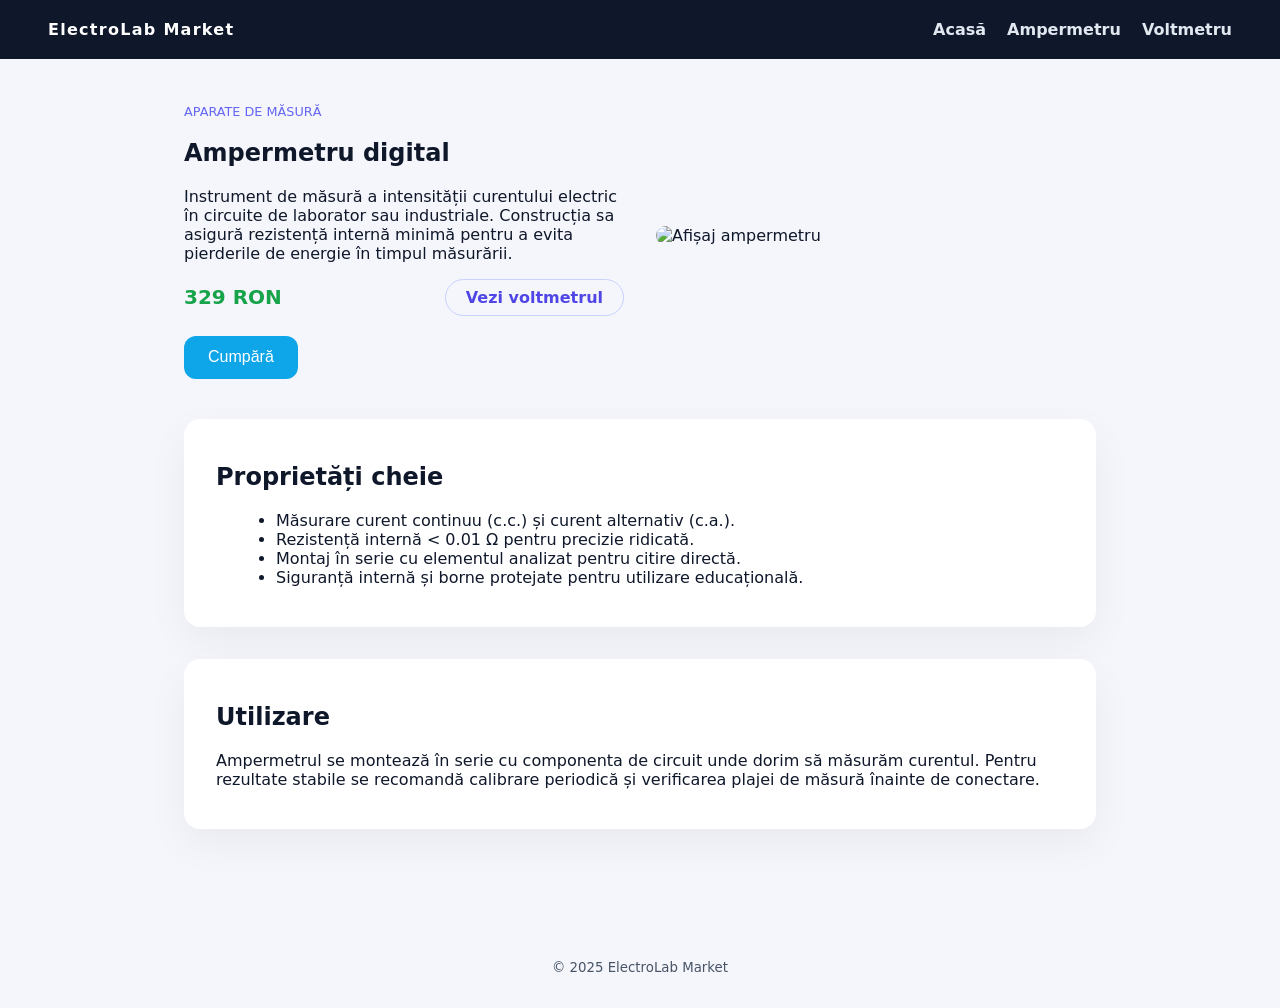
==== ampermetru.html @ 9ca90332 "base start" ====
<!DOCTYPE html>
<html lang="ro">
  <head>
    <meta charset="UTF-8" />
    <meta name="viewport" content="width=device-width, initial-scale=1.0" />
    <title>Ampermetru digital</title>
    <link rel="stylesheet" href="styles.css" />
  </head>
  <body>
    <header class="top">
      <div class="brand">ElectroLab Market</div>
      <nav>
        <a href="index.html">Acasă</a>
        <a href="ampermetru.html">Ampermetru</a>
        <a href="voltmetru.html">Voltmetru</a>
      </nav>
    </header>

    <main class="detail">
      <section class="hero detail-hero">
        <div>
          <p class="badge">Aparate de măsură</p>
          <h1>Ampermetru digital</h1>
          <p>
            Instrument de măsură a intensității curentului electric în circuite
            de laborator sau industriale. Construcția sa asigură rezistență
            internă minimă pentru a evita pierderile de energie în timpul
            măsurării.
          </p>
          <div class="meta">
            <span class="price">329 RON</span>
            <a class="ghost" href="voltmetru.html">Vezi voltmetrul</a>
          </div>
          <button class="buy-btn" data-product="Ampermetru digital">
            Cumpără
          </button>
        </div>
        <img
          src="https://images.unsplash.com/photo-1505740420928-5e560c06d30e?auto=format&fit=crop&w=800&q=60"
          alt="Afișaj ampermetru"
        />
      </section>

      <section class="highlight">
        <h2>Proprietăți cheie</h2>
        <ul>
          <li>Măsurare curent continuu (c.c.) și curent alternativ (c.a.).</li>
          <li>Rezistență internă &lt; 0.01 Ω pentru precizie ridicată.</li>
          <li>Montaj în serie cu elementul analizat pentru citire directă.</li>
          <li>
            Siguranță internă și borne protejate pentru utilizare educațională.
          </li>
        </ul>
      </section>

      <section class="highlight">
        <h2>Utilizare</h2>
        <p>
          Ampermetrul se montează în serie cu componenta de circuit unde dorim
          să măsurăm curentul. Pentru rezultate stabile se recomandă calibrare
          periodică și verificarea plajei de măsură înainte de conectare.
        </p>
      </section>
    </main>

    <footer>
      <small>&copy; 2025 ElectroLab Market</small>
    </footer>

    <script src="script.js"></script>
  </body>
</html>
---- styles.css ----
:root {
  font-family: "Inter", "Segoe UI", system-ui, sans-serif;
  color: #0f172a;
  background-color: #f5f6fb;
}

* {
  box-sizing: border-box;
}

body {
  margin: 0;
  background: #f5f6fb;
}

.top {
  display: flex;
  justify-content: space-between;
  align-items: center;
  padding: 1.25rem 3rem;
  background: #0f172a;
  color: #fff;
}

.top nav a {
  color: #e2e8f0;
  margin-left: 1rem;
  text-decoration: none;
  font-weight: 600;
}

.brand {
  font-weight: 700;
  letter-spacing: 0.08rem;
}

main {
  max-width: 1100px;
  margin: 0 auto;
  padding: 2rem 1.5rem 4rem;
}

.hero {
  display: grid;
  grid-template-columns: repeat(auto-fit, minmax(280px, 1fr));
  gap: 2rem;
  align-items: center;
  margin-bottom: 4rem;
}

.hero img {
  width: 100%;
  border-radius: 16px;
}

.badge {
  text-transform: uppercase;
  font-size: 0.8rem;
  color: #6366f1;
  margin-bottom: 0.5rem;
}

.cta {
  display: inline-block;
  margin-top: 1rem;
  padding: 0.75rem 1.5rem;
  background: #6366f1;
  color: #fff;
  border-radius: 999px;
  text-decoration: none;
  font-weight: 600;
}

.catalog {
  display: flex;
  flex-direction: column;
  gap: 2rem;
}

.product {
  display: grid;
  grid-template-columns: repeat(auto-fit, minmax(260px, 1fr));
  gap: 2rem;
  align-items: center;
  padding: 2rem;
  border-radius: 20px;
  background: #fff;
  box-shadow: 0 25px 60px rgba(15, 23, 42, 0.08);
}

.product.simple {
  grid-template-columns: repeat(auto-fit, minmax(200px, 1fr));
}

.product img {
  width: 100%;
  border-radius: 16px;
}

.tag {
  text-transform: uppercase;
  font-size: 0.75rem;
  letter-spacing: 0.1rem;
  color: #94a3b8;
}

.price {
  font-size: 1.25rem;
  font-weight: 700;
  color: #16a34a;
}

.meta {
  display: flex;
  justify-content: space-between;
  align-items: center;
  margin: 0.75rem 0;
}

.ghost {
  display: inline-block;
  padding: 0.5rem 1.25rem;
  border-radius: 999px;
  border: 1px solid #c7d2fe;
  color: #4f46e5;
  text-decoration: none;
  font-weight: 600;
}

.buy-btn {
  margin-top: 0.5rem;
  padding: 0.8rem 1.5rem;
  border: none;
  border-radius: 12px;
  background: #0ea5e9;
  color: #fff;
  font-size: 1rem;
  cursor: pointer;
}

.contact {
  margin-top: 4rem;
  background: #0f172a;
  color: #fff;
  padding: 2rem;
  border-radius: 20px;
  display: flex;
  justify-content: space-between;
  align-items: center;
}

footer {
  text-align: center;
  padding: 2rem;
  color: #475467;
}

main.detail {
  max-width: 960px;
}

.detail-hero {
  margin-bottom: 2.5rem;
}

.highlight {
  background: #fff;
  padding: 1.5rem 2rem;
  border-radius: 16px;
  box-shadow: 0 15px 40px rgba(15, 23, 42, 0.05);
  margin-bottom: 2rem;
}

.highlight ul {
  margin-left: 1.25rem;
}

@media (max-width: 640px) {
  .top {
    flex-direction: column;
    gap: 0.75rem;
  }

  .contact {
    flex-direction: column;
    gap: 1rem;
  }
}
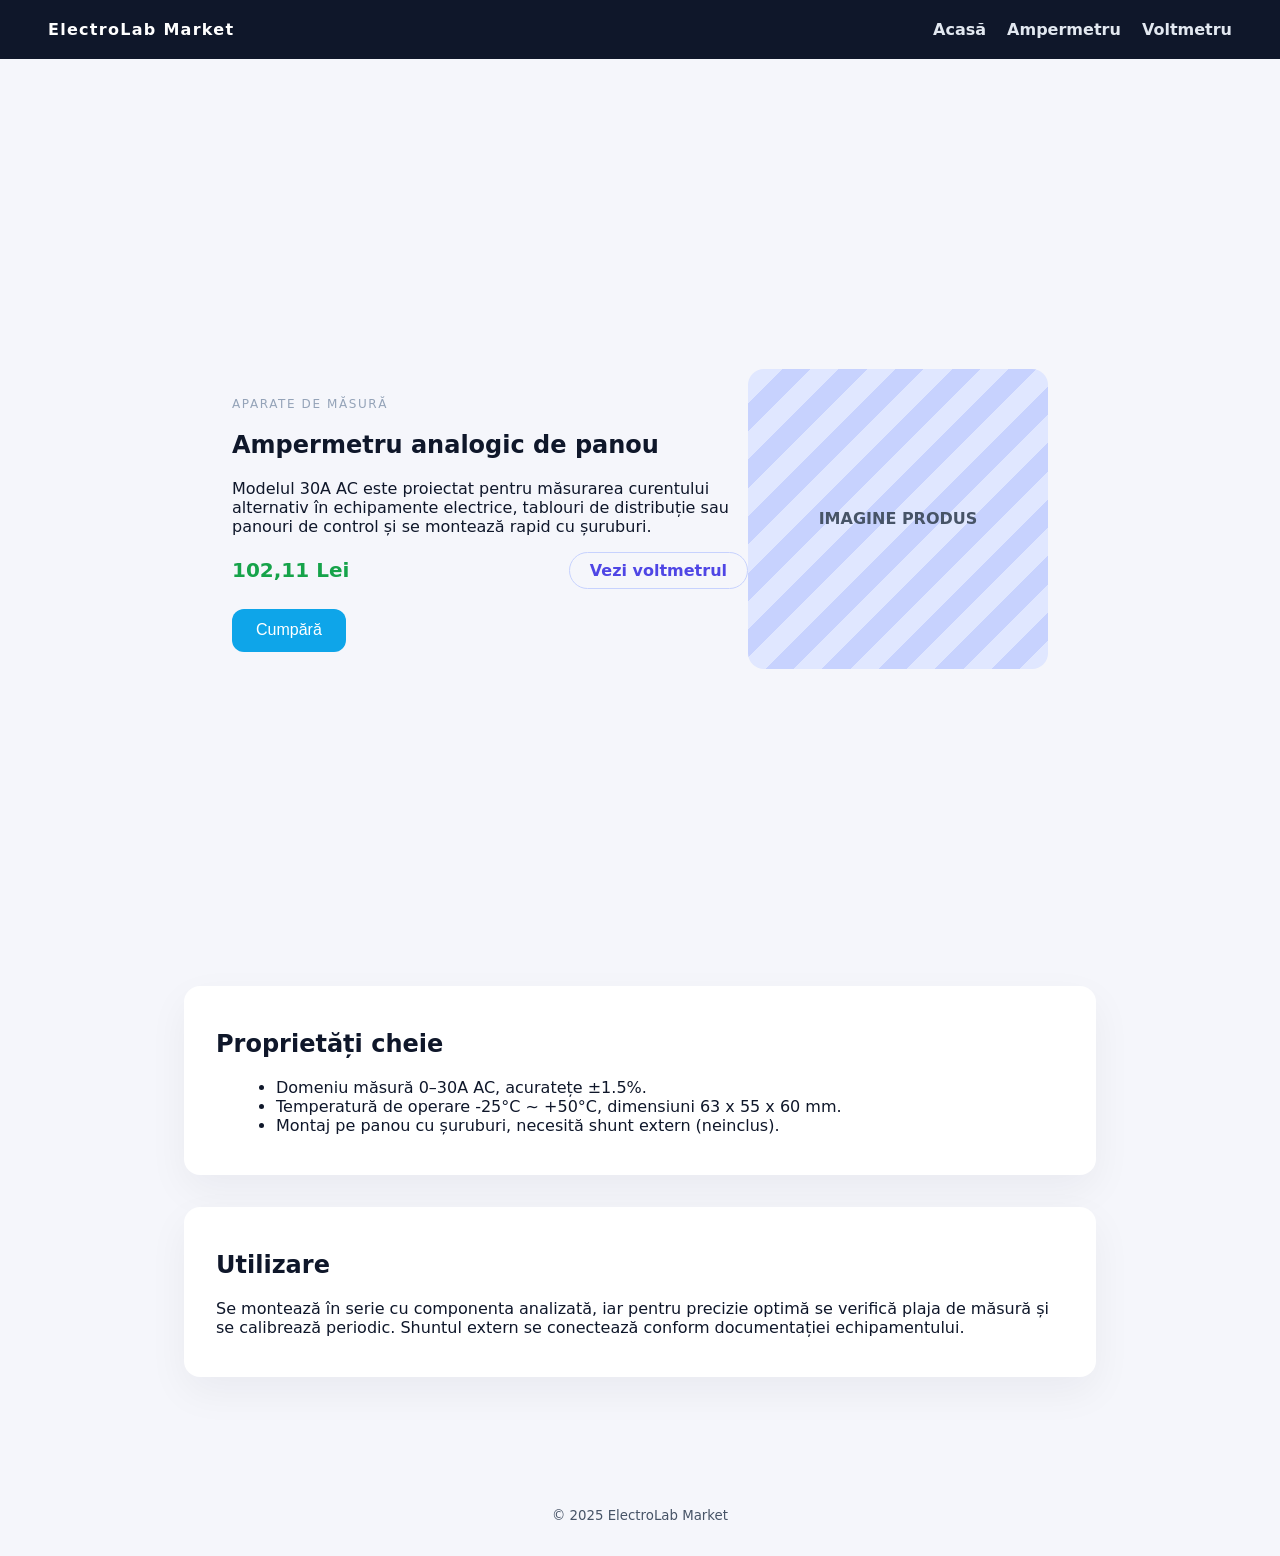
==== commit af4c27dd: "product introduction" ====
--- a/ampermetru.html
+++ b/ampermetru.html
@@ -19,46 +19,38 @@
     <main class="detail">
       <section class="hero detail-hero">
         <div>
-          <p class="badge">Aparate de măsură</p>
-          <h1>Ampermetru digital</h1>
+          <p class="tag">Aparate de măsură</p>
+          <h1>Ampermetru analogic de panou</h1>
           <p>
-            Instrument de măsură a intensității curentului electric în circuite
-            de laborator sau industriale. Construcția sa asigură rezistență
-            internă minimă pentru a evita pierderile de energie în timpul
-            măsurării.
+            Modelul 30A AC este proiectat pentru măsurarea curentului alternativ în echipamente
+            electrice, tablouri de distribuție sau panouri de control și se montează rapid cu șuruburi.
           </p>
           <div class="meta">
-            <span class="price">329 RON</span>
+            <span class="price">102,11 Lei</span>
             <a class="ghost" href="voltmetru.html">Vezi voltmetrul</a>
           </div>
-          <button class="buy-btn" data-product="Ampermetru digital">
+          <button class="buy-btn" data-product="Ampermetru analogic de panou">
             Cumpără
           </button>
         </div>
-        <img
-          src="https://images.unsplash.com/photo-1505740420928-5e560c06d30e?auto=format&fit=crop&w=800&q=60"
-          alt="Afișaj ampermetru"
-        />
+        <div class="img-placeholder" aria-hidden="true">Imagine produs</div>
       </section>
 
       <section class="highlight">
         <h2>Proprietăți cheie</h2>
         <ul>
-          <li>Măsurare curent continuu (c.c.) și curent alternativ (c.a.).</li>
-          <li>Rezistență internă &lt; 0.01 Ω pentru precizie ridicată.</li>
-          <li>Montaj în serie cu elementul analizat pentru citire directă.</li>
-          <li>
-            Siguranță internă și borne protejate pentru utilizare educațională.
-          </li>
+          <li>Domeniu măsură 0–30A AC, acuratețe ±1.5%.</li>
+          <li>Temperatură de operare -25°C ~ +50°C, dimensiuni 63 x 55 x 60 mm.</li>
+          <li>Montaj pe panou cu șuruburi, necesită shunt extern (neinclus).</li>
         </ul>
       </section>
 
       <section class="highlight">
         <h2>Utilizare</h2>
         <p>
-          Ampermetrul se montează în serie cu componenta de circuit unde dorim
-          să măsurăm curentul. Pentru rezultate stabile se recomandă calibrare
-          periodică și verificarea plajei de măsură înainte de conectare.
+          Se montează în serie cu componenta analizată, iar pentru precizie optimă se verifică
+          plaja de măsură și se calibrează periodic. Shuntul extern se conectează conform
+          documentației echipamentului.
         </p>
       </section>
     </main>
--- a/styles.css
+++ b/styles.css
@@ -41,23 +41,64 @@
 }
 
 .hero {
-  display: grid;
-  grid-template-columns: repeat(auto-fit, minmax(280px, 1fr));
-  gap: 2rem;
-  align-items: center;
+  position: relative;
+  min-height: 95vh;
+  display: flex;
+  align-items: center;
+  padding: 4rem 3rem;
   margin-bottom: 4rem;
-}
-
-.hero img {
+  border-radius: 24px;
+  overflow: hidden;
+}
+
+.hero-copy {
+  max-width: 520px;
+  position: relative;
+  z-index: 1;
+  color: #0f172a;
+  background: rgba(255, 255, 255, 0.85);
+  padding: 2rem;
+  border-radius: 20px;
+  box-shadow: 0 25px 60px rgba(15, 23, 42, 0.08);
+}
+
+.hero-art {
+  position: absolute;
+  inset: 0;
+  background: repeating-linear-gradient(
+      35deg,
+      #1e1b4b,
+      #1e1b4b 60px,
+      #312e81 60px,
+      #312e81 120px
+    ),
+    radial-gradient(circle at 20% 20%, rgba(255, 255, 255, 0.1), transparent 45%);
+  color: #cbd5f5;
+  font-size: 2rem;
+  text-transform: uppercase;
+  display: flex;
+  align-items: center;
+  justify-content: center;
+}
+
+.img-placeholder {
   width: 100%;
+  min-height: 240px;
   border-radius: 16px;
-}
-
-.badge {
+  background: repeating-linear-gradient(
+      -45deg,
+      #e0e7ff,
+      #e0e7ff 20px,
+      #c7d2fe 20px,
+      #c7d2fe 40px
+    )
+    #cbd5f5;
+  display: flex;
+  align-items: center;
+  justify-content: center;
+  color: #475467;
+  font-weight: 600;
   text-transform: uppercase;
-  font-size: 0.8rem;
-  color: #6366f1;
-  margin-bottom: 0.5rem;
 }
 
 .cta {
@@ -77,6 +118,99 @@
   gap: 2rem;
 }
 
+.scroll-fade-section {
+  margin: 4rem 0 5rem;
+  min-height: 300vh;
+  padding: 4rem 0;
+  background: #05060a;
+  border-radius: 24px;
+}
+
+.scroll-fade-section .scroll-text-item h2 {
+  color: #f8fafc;
+}
+
+.scroll-fade-section .scroll-text-item p {
+  color: #cbd5e1;
+}
+
+.scroll-fade-section .panel-tag {
+  color: #94a3b8;
+}
+
+.scroll-fade-container {
+  position: sticky;
+  top: 2rem;
+  display: grid;
+  grid-template-columns: 1fr 1fr;
+  gap: 4rem;
+  align-items: center;
+  max-width: 1200px;
+  margin: 0 auto;
+  padding: 0 2rem;
+}
+
+.scroll-fade-text {
+  position: relative;
+}
+
+.scroll-text-item {
+  position: absolute;
+  top: 0;
+  left: 0;
+  right: 0;
+  opacity: 0;
+  transition: opacity 0.3s ease;
+  will-change: opacity;
+}
+
+.scroll-text-item:first-child,
+.scroll-text-item.active {
+  opacity: 1;
+  position: relative;
+}
+
+.scroll-text-item h2 {
+  font-size: 2rem;
+  margin: 0.4rem 0 0.8rem;
+  color: #0f172a;
+}
+
+.panel-tag {
+  text-transform: uppercase;
+  letter-spacing: 0.15rem;
+  color: #94a3b8;
+  font-size: 0.75rem;
+  margin-bottom: 0.5rem;
+}
+
+.scroll-fade-images {
+  position: relative;
+  width: 100%;
+  min-height: 500px;
+}
+
+.scroll-image-item {
+  position: absolute;
+  top: 0;
+  left: 0;
+  width: 100%;
+  height: 100%;
+  opacity: 0;
+  will-change: opacity;
+  transition: opacity 0.5s ease;
+}
+
+.scroll-image-item:first-child {
+  opacity: 1;
+}
+
+.scroll-image-item .img-placeholder {
+  width: 100%;
+  height: 100%;
+  min-height: 500px;
+}
+
 .product {
   display: grid;
   grid-template-columns: repeat(auto-fit, minmax(260px, 1fr));
@@ -90,11 +224,6 @@
 
 .product.simple {
   grid-template-columns: repeat(auto-fit, minmax(200px, 1fr));
-}
-
-.product img {
-  width: 100%;
-  border-radius: 16px;
 }
 
 .tag {
@@ -102,6 +231,16 @@
   font-size: 0.75rem;
   letter-spacing: 0.1rem;
   color: #94a3b8;
+}
+
+.specs {
+  margin: 0.75rem 0 0;
+  padding-left: 1.1rem;
+  color: #475467;
+}
+
+.specs li {
+  margin-bottom: 0.35rem;
 }
 
 .price {
@@ -163,6 +302,10 @@
   margin-bottom: 2.5rem;
 }
 
+.detail-hero .img-placeholder {
+  min-height: 300px;
+}
+
 .highlight {
   background: #fff;
   padding: 1.5rem 2rem;
@@ -176,6 +319,15 @@
 }
 
 @media (max-width: 640px) {
+  .hero {
+    padding: 3rem 1.5rem;
+    min-height: 80vh;
+  }
+
+  .hero-copy {
+    padding: 1.5rem;
+  }
+
   .top {
     flex-direction: column;
     gap: 0.75rem;
@@ -185,4 +337,17 @@
     flex-direction: column;
     gap: 1rem;
   }
-}
+
+  .scroll-fade-container {
+    grid-template-columns: 1fr;
+    gap: 2rem;
+  }
+
+  .scroll-fade-images {
+    min-height: 300px;
+  }
+
+  .scroll-image-item .img-placeholder {
+    min-height: 300px;
+  }
+}
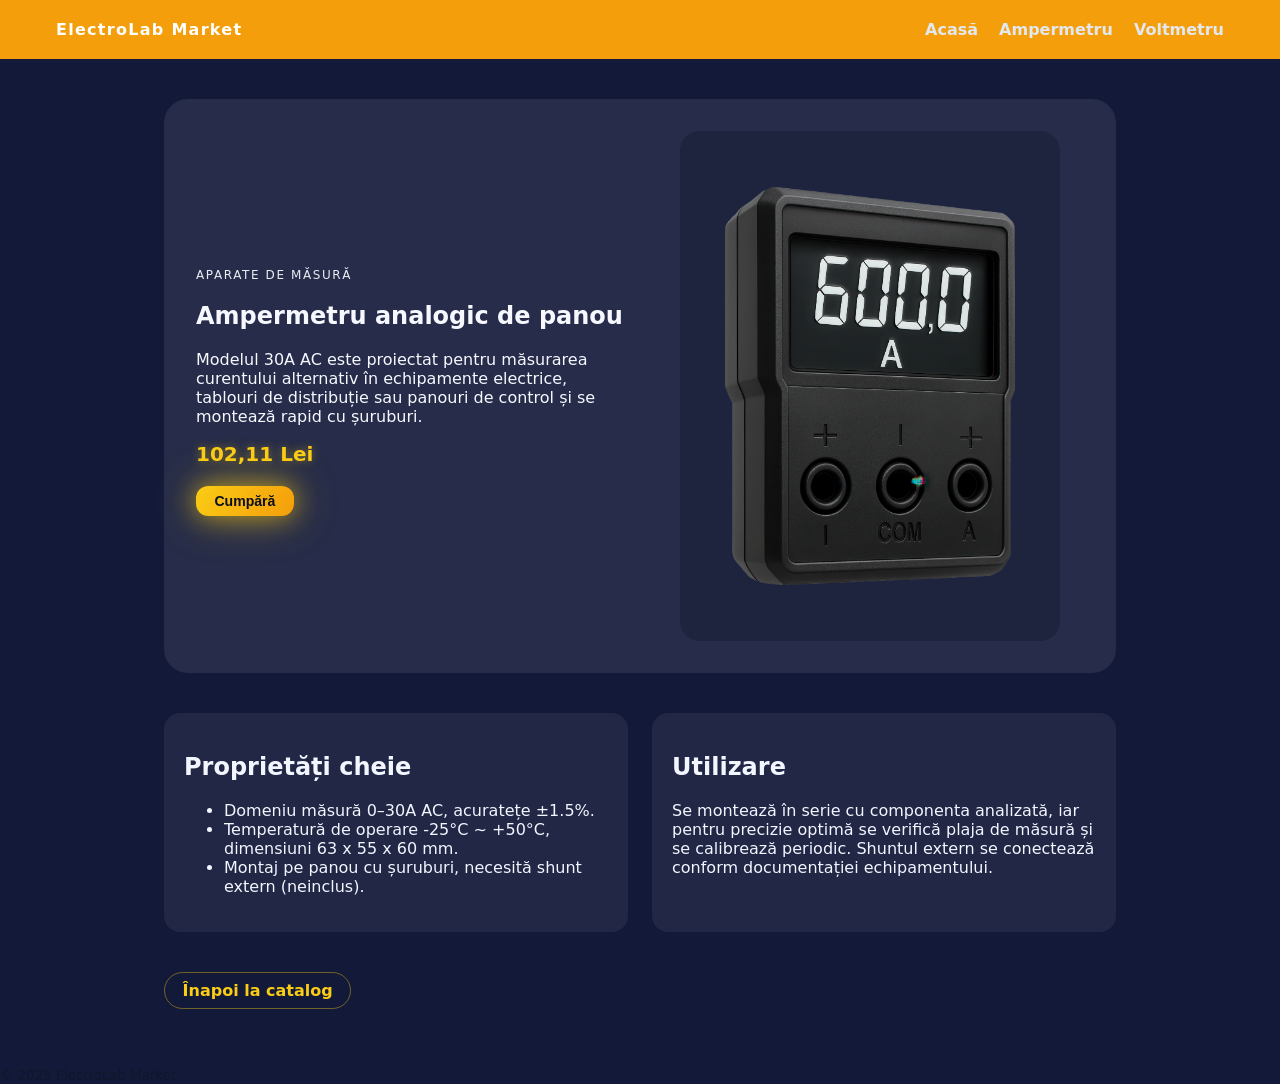
==== commit 6888cb9b: "final product" ====
--- a/ampermetru.html
+++ b/ampermetru.html
@@ -7,6 +7,7 @@
     <link rel="stylesheet" href="styles.css" />
   </head>
   <body>
+    <!-- Același header ca pe pagina principală pentru navigare rapidă -->
     <header class="top">
       <div class="brand">ElectroLab Market</div>
       <nav>
@@ -16,43 +17,59 @@
       </nav>
     </header>
 
+    <!-- Conținutul paginii de detaliu este structurat în 3 blocuri: prezentare, specificații, buton -->
     <main class="detail">
+      <!-- Hero-ul conține povestea produsului și imaginea dedicată -->
       <section class="hero detail-hero">
         <div>
           <p class="tag">Aparate de măsură</p>
           <h1>Ampermetru analogic de panou</h1>
           <p>
-            Modelul 30A AC este proiectat pentru măsurarea curentului alternativ în echipamente
-            electrice, tablouri de distribuție sau panouri de control și se montează rapid cu șuruburi.
+            Modelul 30A AC este proiectat pentru măsurarea curentului alternativ
+            în echipamente electrice, tablouri de distribuție sau panouri de
+            control și se montează rapid cu șuruburi.
           </p>
           <div class="meta">
             <span class="price">102,11 Lei</span>
-            <a class="ghost" href="voltmetru.html">Vezi voltmetrul</a>
           </div>
           <button class="buy-btn" data-product="Ampermetru analogic de panou">
             Cumpără
           </button>
         </div>
-        <div class="img-placeholder" aria-hidden="true">Imagine produs</div>
+        <img
+          src="images/ampermetru.png"
+          alt="Ampermetru analogic de panou"
+          class="detail-photo"
+        />
       </section>
 
-      <section class="highlight">
-        <h2>Proprietăți cheie</h2>
-        <ul>
-          <li>Domeniu măsură 0–30A AC, acuratețe ±1.5%.</li>
-          <li>Temperatură de operare -25°C ~ +50°C, dimensiuni 63 x 55 x 60 mm.</li>
-          <li>Montaj pe panou cu șuruburi, necesită shunt extern (neinclus).</li>
-        </ul>
+      <!-- Grilă cu informații practice: listă tehnică și recomandări de utilizare -->
+      <section class="detail-grid">
+        <article class="detail-card">
+          <h2>Proprietăți cheie</h2>
+          <ul>
+            <li>Domeniu măsură 0–30A AC, acuratețe ±1.5%.</li>
+            <li>
+              Temperatură de operare -25°C ~ +50°C, dimensiuni 63 x 55 x 60 mm.
+            </li>
+            <li>
+              Montaj pe panou cu șuruburi, necesită shunt extern (neinclus).
+            </li>
+          </ul>
+        </article>
+
+        <article class="detail-card">
+          <h2>Utilizare</h2>
+          <p>
+            Se montează în serie cu componenta analizată, iar pentru precizie
+            optimă se verifică plaja de măsură și se calibrează periodic.
+            Shuntul extern se conectează conform documentației echipamentului.
+          </p>
+        </article>
       </section>
 
-      <section class="highlight">
-        <h2>Utilizare</h2>
-        <p>
-          Se montează în serie cu componenta analizată, iar pentru precizie optimă se verifică
-          plaja de măsură și se calibrează periodic. Shuntul extern se conectează conform
-          documentației echipamentului.
-        </p>
-      </section>
+      <!-- Legătură simplă pentru a reveni la lista de produse -->
+      <a class="back-btn" href="index.html">Înapoi la catalog</a>
     </main>
 
     <footer>
--- a/styles.css
+++ b/styles.css
@@ -1,24 +1,28 @@
+/* Variabile globale: font implicit și culori de bază pentru întreg site-ul */
 :root {
   font-family: "Inter", "Segoe UI", system-ui, sans-serif;
   color: #0f172a;
   background-color: #f5f6fb;
 }
 
+/* Toate elementele folosesc același mod de calcul pentru margini/padding */
 * {
   box-sizing: border-box;
 }
 
+/* Fundal general al paginii și reset de margine */
 body {
   margin: 0;
-  background: #f5f6fb;
-}
-
+  background: #131a39;
+}
+
+/* Bara de sus: poziționează logo-ul și meniul pe o linie */
 .top {
   display: flex;
   justify-content: space-between;
   align-items: center;
-  padding: 1.25rem 3rem;
-  background: #0f172a;
+  padding: 1.25rem 3.5rem;
+  background: #f59e0b;
   color: #fff;
 }
 
@@ -34,219 +38,137 @@
   letter-spacing: 0.08rem;
 }
 
-main {
-  max-width: 1100px;
+/* Secțiunea hero primește spațiu în jurul imaginii */
+.hero {
+  padding: 2.5rem 1.5rem;
+}
+
+/* Containerul cu imaginea mare: ocupă lățimea maximă și ține textul centrat vertical */
+.hero-art {
+  max-width: 1400px;
   margin: 0 auto;
-  padding: 2rem 1.5rem 4rem;
-}
-
-.hero {
-  position: relative;
-  min-height: 95vh;
-  display: flex;
-  align-items: center;
-  padding: 4rem 3rem;
-  margin-bottom: 4rem;
-  border-radius: 24px;
-  overflow: hidden;
-}
-
+  border-radius: 20px;
+  background-image: url("images/hero.jpeg");
+  background-size: cover;
+  background-position: center;
+  min-height: 80vh;
+  display: flex;
+  align-items: center;
+  padding: 4rem;
+}
+
+/* Cutiuța cu text din hero: fundal translucid pentru lizibilitate pe orice imagine */
 .hero-copy {
-  max-width: 520px;
-  position: relative;
-  z-index: 1;
-  color: #0f172a;
-  background: rgba(255, 255, 255, 0.85);
-  padding: 2rem;
-  border-radius: 20px;
-  box-shadow: 0 25px 60px rgba(15, 23, 42, 0.08);
-}
-
-.hero-art {
-  position: absolute;
-  inset: 0;
-  background: repeating-linear-gradient(
-      35deg,
-      #1e1b4b,
-      #1e1b4b 60px,
-      #312e81 60px,
-      #312e81 120px
-    ),
-    radial-gradient(circle at 20% 20%, rgba(255, 255, 255, 0.1), transparent 45%);
-  color: #cbd5f5;
-  font-size: 2rem;
-  text-transform: uppercase;
-  display: flex;
-  align-items: center;
-  justify-content: center;
-}
-
-.img-placeholder {
-  width: 100%;
-  min-height: 240px;
-  border-radius: 16px;
-  background: repeating-linear-gradient(
-      -45deg,
-      #e0e7ff,
-      #e0e7ff 20px,
-      #c7d2fe 20px,
-      #c7d2fe 40px
-    )
-    #cbd5f5;
-  display: flex;
-  align-items: center;
-  justify-content: center;
-  color: #475467;
-  font-weight: 600;
-  text-transform: uppercase;
-}
-
-.cta {
+  max-width: 420px;
+  color: #fff;
+  background: rgba(4, 7, 19, 0.55);
+  padding: 1.5rem 2rem;
+  border-radius: 18px;
+}
+
+/* .cta {
   display: inline-block;
   margin-top: 1rem;
   padding: 0.75rem 1.5rem;
-  background: #6366f1;
-  color: #fff;
-  border-radius: 999px;
-  text-decoration: none;
-  font-weight: 600;
-}
-
-.catalog {
-  display: flex;
-  flex-direction: column;
-  gap: 2rem;
-}
-
-.scroll-fade-section {
-  margin: 4rem 0 5rem;
-  min-height: 300vh;
-  padding: 4rem 0;
-  background: #05060a;
-  border-radius: 24px;
-}
-
-.scroll-fade-section .scroll-text-item h2 {
-  color: #f8fafc;
-}
-
-.scroll-fade-section .scroll-text-item p {
-  color: #cbd5e1;
-}
-
-.scroll-fade-section .panel-tag {
-  color: #94a3b8;
-}
-
-.scroll-fade-container {
-  position: sticky;
-  top: 2rem;
+} */
+
+/* Secțiunea de produse este un grid cu două coloane egale */
+.product-columns {
   display: grid;
   grid-template-columns: 1fr 1fr;
-  gap: 4rem;
-  align-items: center;
-  max-width: 1200px;
+  gap: 3rem;
+  width: min(1200px, 100%);
   margin: 0 auto;
-  padding: 0 2rem;
-}
-
-.scroll-fade-text {
-  position: relative;
-}
-
-.scroll-text-item {
+}
+
+/* Coloană stângă: imaginile rămân “lipite” de viewport pentru efectul de carusel */
+.product-images {
+  position: sticky;
+  top: 150px;
+  height: 60vh;
+}
+
+.product-image {
   position: absolute;
-  top: 0;
-  left: 0;
-  right: 0;
+  inset: 0;
   opacity: 0;
-  transition: opacity 0.3s ease;
+  transition: opacity 0.8s ease;
+  display: flex;
+  align-items: center;
+  justify-content: center;
   will-change: opacity;
 }
 
-.scroll-text-item:first-child,
-.scroll-text-item.active {
+.product-image.active {
   opacity: 1;
-  position: relative;
-}
-
-.scroll-text-item h2 {
-  font-size: 2rem;
-  margin: 0.4rem 0 0.8rem;
-  color: #0f172a;
-}
-
-.panel-tag {
-  text-transform: uppercase;
-  letter-spacing: 0.15rem;
-  color: #94a3b8;
-  font-size: 0.75rem;
-  margin-bottom: 0.5rem;
-}
-
-.scroll-fade-images {
-  position: relative;
-  width: 100%;
-  min-height: 500px;
-}
-
-.scroll-image-item {
-  position: absolute;
-  top: 0;
-  left: 0;
+}
+
+/* Coloană dreaptă: lista verticală de carduri text */
+.product-details {
+  display: flex;
+  flex-direction: column;
+  /* gap: 2rem; */
+  padding-left: 2rem;
+}
+
+/* Fiecare card are înălțime mare pentru a ocupa ecranul și pentru a porni animația de fade */
+.product-card {
+  min-height: 75vh;
+  max-width: 480px;
+  margin: 0 auto;
+  border-radius: 20px;
+  opacity: 0.25;
+  transition: opacity 0.4s ease;
+  display: flex;
+  flex-direction: column;
+  justify-content: center;
+  /* text-align: center; */
+  color: #fdfdfd;
+}
+
+.product-card h2,
+.product-card h3 {
+  color: #ffffff;
+}
+
+.product-card.active {
+  opacity: 1;
+}
+
+/* Clase comune pentru imagini mari: nu tăiem produsul și păstrăm colțurile rotunjite */
+.product-photo,
+.detail-photo {
   width: 100%;
   height: 100%;
-  opacity: 0;
-  will-change: opacity;
-  transition: opacity 0.5s ease;
-}
-
-.scroll-image-item:first-child {
-  opacity: 1;
-}
-
-.scroll-image-item .img-placeholder {
-  width: 100%;
-  height: 100%;
-  min-height: 500px;
-}
-
-.product {
-  display: grid;
-  grid-template-columns: repeat(auto-fit, minmax(260px, 1fr));
-  gap: 2rem;
-  align-items: center;
-  padding: 2rem;
-  border-radius: 20px;
-  background: #fff;
-  box-shadow: 0 25px 60px rgba(15, 23, 42, 0.08);
-}
-
-.product.simple {
-  grid-template-columns: repeat(auto-fit, minmax(200px, 1fr));
+  object-fit: contain;
+  border-radius: inherit;
+  display: block;
+  padding: 0.5rem;
 }
 
 .tag {
   text-transform: uppercase;
   font-size: 0.75rem;
   letter-spacing: 0.1rem;
-  color: #94a3b8;
+  color: #eaedf2;
 }
 
 .specs {
   margin: 0.75rem 0 0;
   padding-left: 1.1rem;
-  color: #475467;
+  color: #eaeefb;
 }
 
 .specs li {
   margin-bottom: 0.35rem;
 }
 
+/* Prețul este evidențiat cu galben electric */
 .price {
   font-size: 1.25rem;
   font-weight: 700;
-  color: #16a34a;
+  color: #facc15;
+  text-shadow: 0 0 10px rgba(250, 204, 21, 0.45);
 }
 
 .meta {
@@ -256,69 +178,103 @@
   margin: 0.75rem 0;
 }
 
+/* Buton fantomă pentru link-ul de detalii */
 .ghost {
   display: inline-block;
   padding: 0.5rem 1.25rem;
   border-radius: 999px;
-  border: 1px solid #c7d2fe;
-  color: #4f46e5;
+  border: 1px solid rgba(250, 204, 21, 0.45);
+  color: #facc15;
   text-decoration: none;
   font-weight: 600;
 }
 
 .buy-btn {
   margin-top: 0.5rem;
-  padding: 0.8rem 1.5rem;
+  padding: 0.45rem 1.15rem;
   border: none;
   border-radius: 12px;
-  background: #0ea5e9;
+  background: linear-gradient(120deg, #facc15, #f59e0b);
+  color: #0b0f1f;
+  font-size: 0.88rem;
+  cursor: pointer;
+  font-weight: 600;
+  align-self: flex-start;
+  box-shadow: 0 0 25px rgba(250, 204, 21, 0.55),
+    0 0 45px rgba(250, 204, 21, 0.45);
+}
+
+/* Secțiunea de contact are fundal portocaliu și elementele la distanță */
+.contact {
+  margin-top: 0;
+  background: #f59e0b;
   color: #fff;
-  font-size: 1rem;
-  cursor: pointer;
-}
-
-.contact {
-  margin-top: 4rem;
-  background: #0f172a;
-  color: #fff;
+  padding: 1rem;
+  border-radius: 20px;
+  display: flex;
+  justify-content: space-between;
+  align-items: center;
+}
+
+/* Pagini de detaliu: limităm lățimea și adăugăm spațiu interior */
+main.detail {
+  width: min(1000px, 92%);
+  margin: 0 auto;
+  padding: 2.5rem 1.5rem 3.5rem;
+}
+
+/* Hero-ul de detaliu este o grilă adaptivă: text și imagine unul lângă altul */
+.detail-hero {
+  display: grid;
+  grid-template-columns: repeat(auto-fit, minmax(280px, 1fr));
+  gap: 2rem;
+  align-items: center;
+  margin-bottom: 2.5rem;
   padding: 2rem;
+  border-radius: 24px;
+  background: rgba(255, 255, 255, 0.08);
+  color: #f7f8ff;
+}
+
+/* Imaginea din pagina de detaliu primește un fundal discret și colțuri rotunde */
+.detail-photo {
+  width: 100%;
+  max-width: 380px;
+  justify-self: center;
   border-radius: 20px;
-  display: flex;
-  justify-content: space-between;
-  align-items: center;
-}
-
-footer {
-  text-align: center;
-  padding: 2rem;
-  color: #475467;
-}
-
-main.detail {
-  max-width: 960px;
-}
-
-.detail-hero {
+  background: rgba(6, 11, 30, 0.25);
+  padding: 1rem;
+}
+
+.detail-grid {
+  display: grid;
+  grid-template-columns: repeat(auto-fit, minmax(240px, 1fr));
+  gap: 1.5rem;
   margin-bottom: 2.5rem;
 }
 
-.detail-hero .img-placeholder {
-  min-height: 300px;
-}
-
-.highlight {
-  background: #fff;
-  padding: 1.5rem 2rem;
+/* Carduri cu text explicativ: fundal translucid și colțuri rotunjite */
+.detail-card {
+  background: rgba(255, 255, 255, 0.06);
+  padding: 1.25rem;
   border-radius: 16px;
-  box-shadow: 0 15px 40px rgba(15, 23, 42, 0.05);
-  margin-bottom: 2rem;
-}
-
-.highlight ul {
-  margin-left: 1.25rem;
-}
-
-@media (max-width: 640px) {
+  color: #f3f5ff;
+}
+
+/* Butonul înapoi la catalog: stil simplu cu margine galbenă */
+.back-btn {
+  display: inline-flex;
+  align-items: center;
+  padding: 0.5rem 1.1rem;
+  border-radius: 999px;
+  border: 1px solid rgba(250, 204, 21, 0.4);
+  color: #facc15;
+  text-decoration: none;
+  font-weight: 600;
+  background: transparent;
+}
+
+/* @media (max-width: 640px) {
   .hero {
     padding: 3rem 1.5rem;
     min-height: 80vh;
@@ -338,16 +294,20 @@
     gap: 1rem;
   }
 
-  .scroll-fade-container {
+  .product-columns {
     grid-template-columns: 1fr;
-    gap: 2rem;
-  }
-
-  .scroll-fade-images {
-    min-height: 300px;
-  }
-
-  .scroll-image-item .img-placeholder {
-    min-height: 300px;
-  }
-}
+  }
+
+  .product-images {
+    position: static;
+    height: 280px;
+  }
+
+  .product-details {
+    min-height: auto;
+  }
+
+  .product-card {
+    max-width: none;
+  }
+} */
